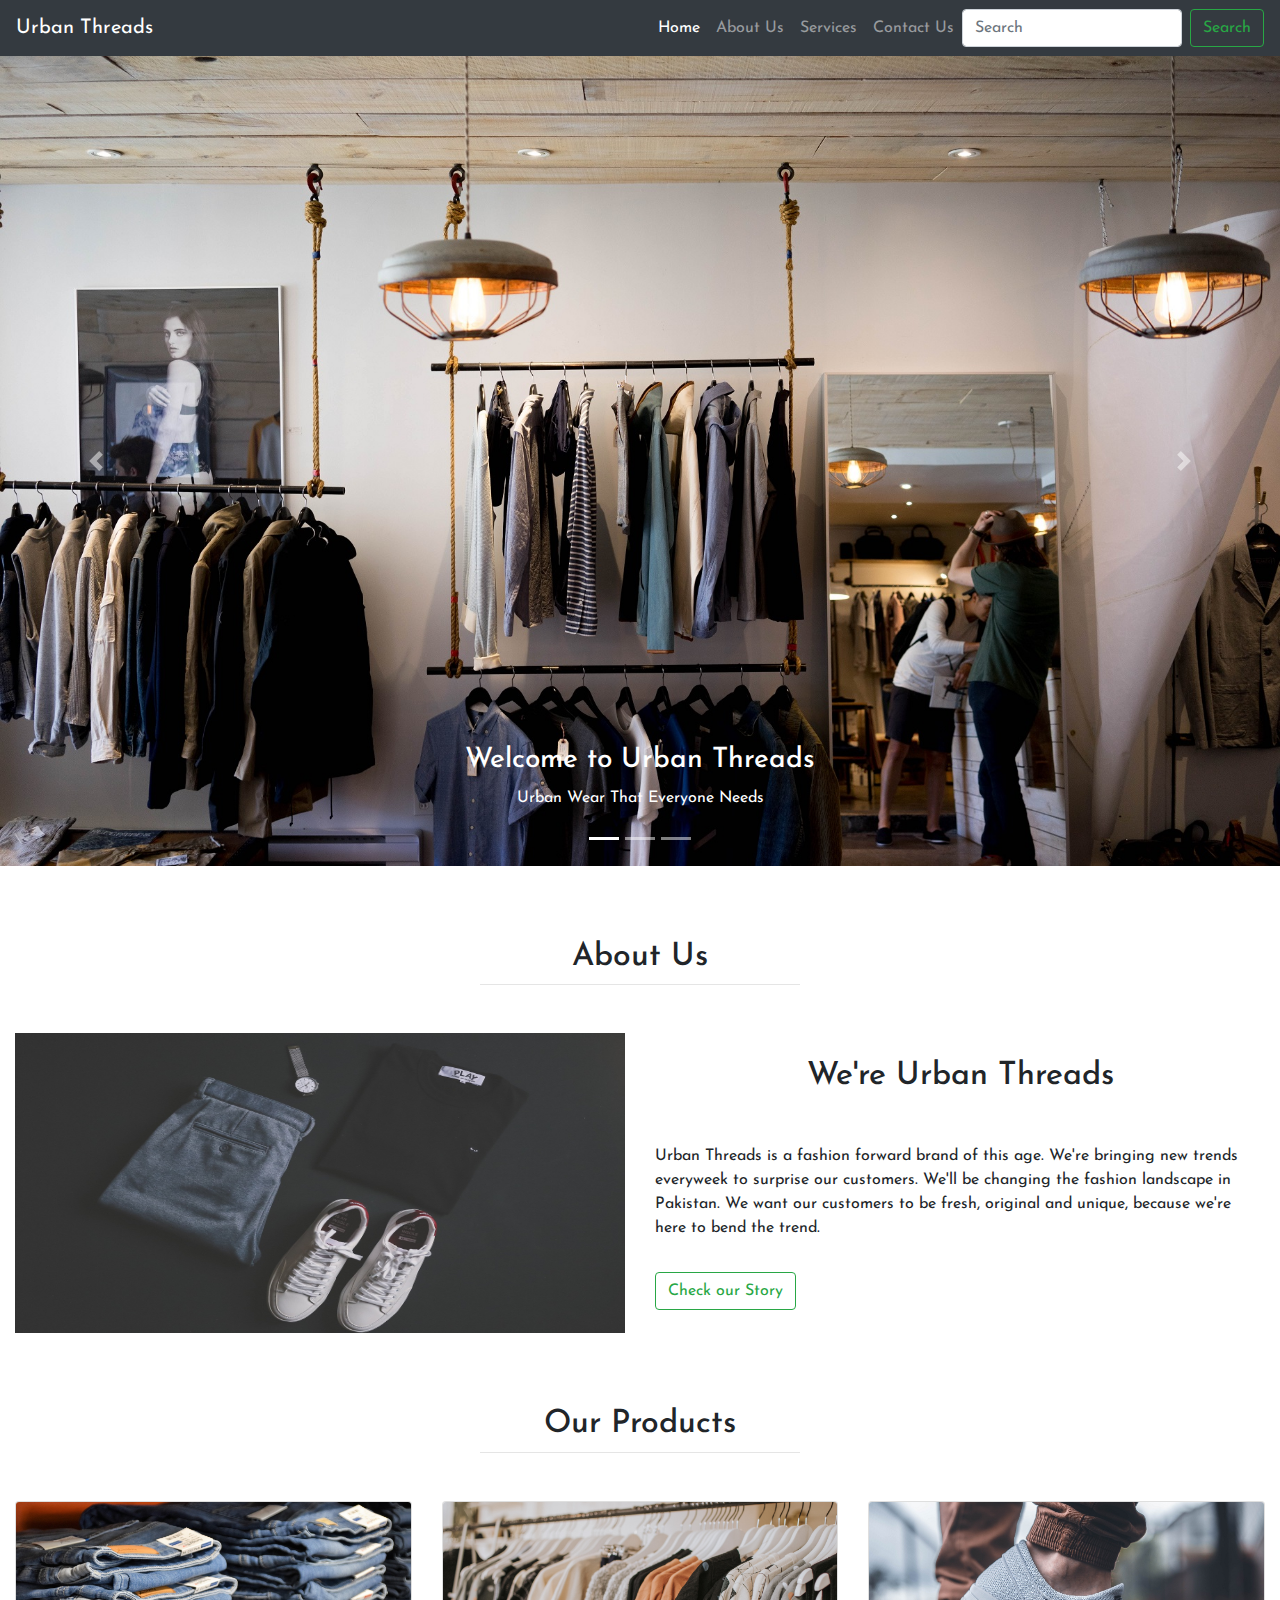
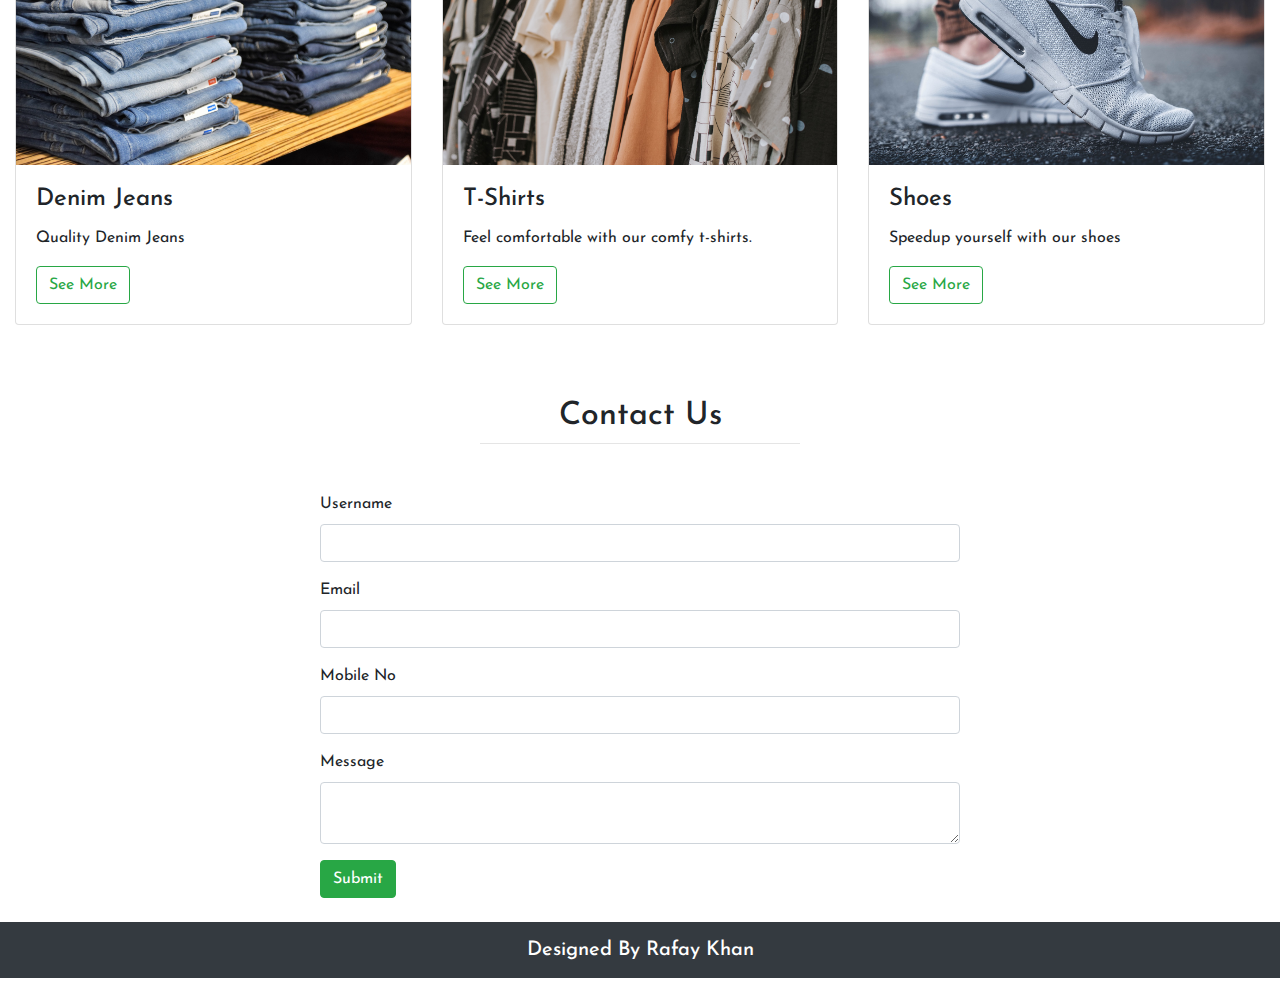
==== index.html @ 112f4774 "demosite" ====
<!DOCTYPE html>
<html>
	<head>
		<title>Urban Threads</title>
		<meta charset="utf-8">
		<meta name="viewport" content="width=device-width, initial-scale=1">
		<link rel="stylesheet" href="https://maxcdn.bootstrapcdn.com/bootstrap/4.4.1/css/bootstrap.min.css">
		<link rel="stylesheet" type="text/css" href="CSS/style.css">
		<link href="https://fonts.googleapis.com/css2?family=Josefin+Sans&display=swap" rel="stylesheet">
	</head>
	<body>
		<script src="https://ajax.googleapis.com/ajax/libs/jquery/3.4.1/jquery.min.js"></script>
		<script src="https://cdnjs.cloudflare.com/ajax/libs/popper.js/1.16.0/umd/popper.min.js"></script>
		<script src="https://maxcdn.bootstrapcdn.com/bootstrap/4.4.1/js/bootstrap.min.js"></script>
		<nav class="navbar navbar-expand-lg navbar-dark bg-dark">
			<a class="navbar-brand" href="#">Urban Threads</a>
			<button class="navbar-toggler" type="button" data-toggle="collapse" data-target="#navbarSupportedContent" aria-controls="navbarSupportedContent" aria-expanded="false" aria-label="Toggle navigation">
			<span class="navbar-toggler-icon"></span>
			</button>
			<div class="collapse navbar-collapse" id="navbarSupportedContent">
				<ul class="navbar-nav ml-auto">
					<li class="nav-item active">
						<a class="nav-link" href="index.html">Home <span class="sr-only">(current)</span></a>
					</li>
					<li class="nav-item">
						<a class="nav-link" href="about.html">About Us</a>
					</li>
					<li class="nav-item">
						<a class="nav-link" href="services.html">Services</a>
					</li>
					<li class="nav-item">
						<a class="nav-link" href="contact.html">Contact Us</a>
					</li>
				</ul>
				<form class="form-inline my-2 my-lg-0">
					<input class="form-control mr-sm-2" type="search" placeholder="Search" aria-label="Search">
					<button class="btn btn-outline-success my-2 my-sm-0" type="submit">Search</button>
				</form>
			</div>
		</nav>
		<div id="demo" class="carousel slide" data-ride="carousel">
			<ul class="carousel-indicators">
				<li data-target="#demo" data-slide-to="0" class="active"></li>
				<li data-target="#demo" data-slide-to="1"></li>
				<li data-target="#demo" data-slide-to="2"></li>
			</ul>
			<div class="carousel-inner">
				<div class="carousel-item active">
					<img src="images/car1.jpg" alt="UT" width="100%" height="500px">
					<div class="carousel-caption">
						<h3>Welcome to Urban Threads</h3>
						<p>Urban Wear That Everyone Needs</p>
					</div>
				</div>
				<div class="carousel-item">
					<img src="images/car2.jpg" alt="UT" width="100%" height="500px">
					<div class="carousel-caption">
						<h3>Wanna Look Aesthetic?</h3>
						<p>Try Our Outfits Now</p>
					</div>
				</div>
				<div class="carousel-item">
					<img src="images/car3.jpg" alt="UT" width="100%" height="500px">
					<div class="carousel-caption">
						<h3>Men & Women Wear</h3>
						<p>50% OFF</p>
					</div>
				</div>
			</div>
			<a class="carousel-control-prev" href="#demo" data-slide="prev">
				<span class="carousel-control-prev-icon"></span>
			</a>
			<a class="carousel-control-next" href="#demo" data-slide="next">
				<span class="carousel-control-next-icon"></span>
			</a>
		</div>
		<section class="my-4">
			<div class="py-5">
				<h2 class="text-center">About Us</h2>
				<hr class="w-25 m-auto">
			</div>
			<div class="container-fluid">
				<div class="row">
					<div class="col-lg-6 col-md-6 col-12">
						<img src="images/sec.jpg" class="img-fluid setimg" >
					</div>
					<div class="col-lg-6 col-md-6 col-12">
						<h2 class="py-4 display-6 text-center">We're Urban Threads</h2>
						<p class="py-3">Urban Threads is a fashion forward brand of this age. We're bringing new trends everyweek to surprise our customers. We'll be changing the fashion landscape in Pakistan. We want our customers to be fresh, original and unique, because we're here to bend the trend.
						</p>
						<a href="about.html" class="btn btn-outline-success">Check our Story</a>
					</div>
				</div>
			</div>
		</section>
		<section class="my-4">
			<div class="py-5">
				<h2 class="text-center">Our Products</h2>
				<hr class="w-25 m-auto">
			</div>
			<div class="container-fluid">
				<div class="row">
					<div class="col-lg-4 col-sm-4 col-12">
						<div class="card" style="width:100%">
							<img class="card-img-top" src="images/jeans.jpg" alt="Card image">
							<div class="card-body">
								<h4 class="card-title">Denim Jeans</h4>
								<p class="card-text">Quality Denim Jeans</p>
								<a href="#" class="btn btn-outline-success">See More</a>
							</div>
						</div>
					</div>
					<div class="col-lg-4 col-sm-4 col-12">
						<div class="card" style="width:100%">
							<img class="card-img-top" src="images/tshirts.jpg" alt="Card image">
							<div class="card-body">
								<h4 class="card-title">T-Shirts</h4>
								<p class="card-text">Feel comfortable with our comfy t-shirts.</p>
								<a href="#" class="btn btn-outline-success">See More</a>
							</div>
						</div>
					</div>
					<div class="col-lg-4 col-sm-4 col-12">
						<div class="card" style="width:100%">
							<img class="card-img-top" src="images/shoes.jpg" alt="Card image">
							<div class="card-body">
								<h4 class="card-title">Shoes</h4>
								<p class="card-text">Speedup yourself with our shoes</p>
								<a href="#" class="btn btn-outline-success">See More</a>
							</div>
						</div>
					</div>
					
				</div>
			</div>
		</section>
<section class="my-4">
	<div class="py-5">
		<h2 class="text-center">Contact Us</h2>
		<hr class="w-25 m-auto">
	</div>
	<div class="w-50 m-auto">
		<form method="get" action="index.html">
			<div class="form-group">
			<label>Username</label>
			<input type="text" name="Username" class="form-control" autocomplete="OFF" required />
		</div>
		<div class="form-group">
			<label>Email</label>
			<input type="text" name="Email" class="form-control" autocomplete="OFF" required />
		</div>
		<div class="form-group">
			<label>Mobile No</label>
			<input type="text" name="Mobile" class="form-control" autocomplete="OFF" required />
			</div>
			<div class="form-group">
			<label>Message</label>
			<textarea class="form-control"></textarea>
			</div>
			<button type="Submit" class="btn btn-success">Submit</button>
			</div>
		</form>
	</div>
</section>

<footer>
	<h5 class="p-3 bg-dark text-white text-center">Designed By Rafay Khan</h5>
</footer>

	</body>
</html>
---- CSS/style.css ----
*{ margin: 0; padding: 0; box-sizing: border-box; 
font-family: 'Josefin Sans', sans-serif;
}

*.carousel-inner img {
    width: 100%;
    height: 90vh;
  }

 *.setimg{
  	width: 100%;
  	height:300px;
  }
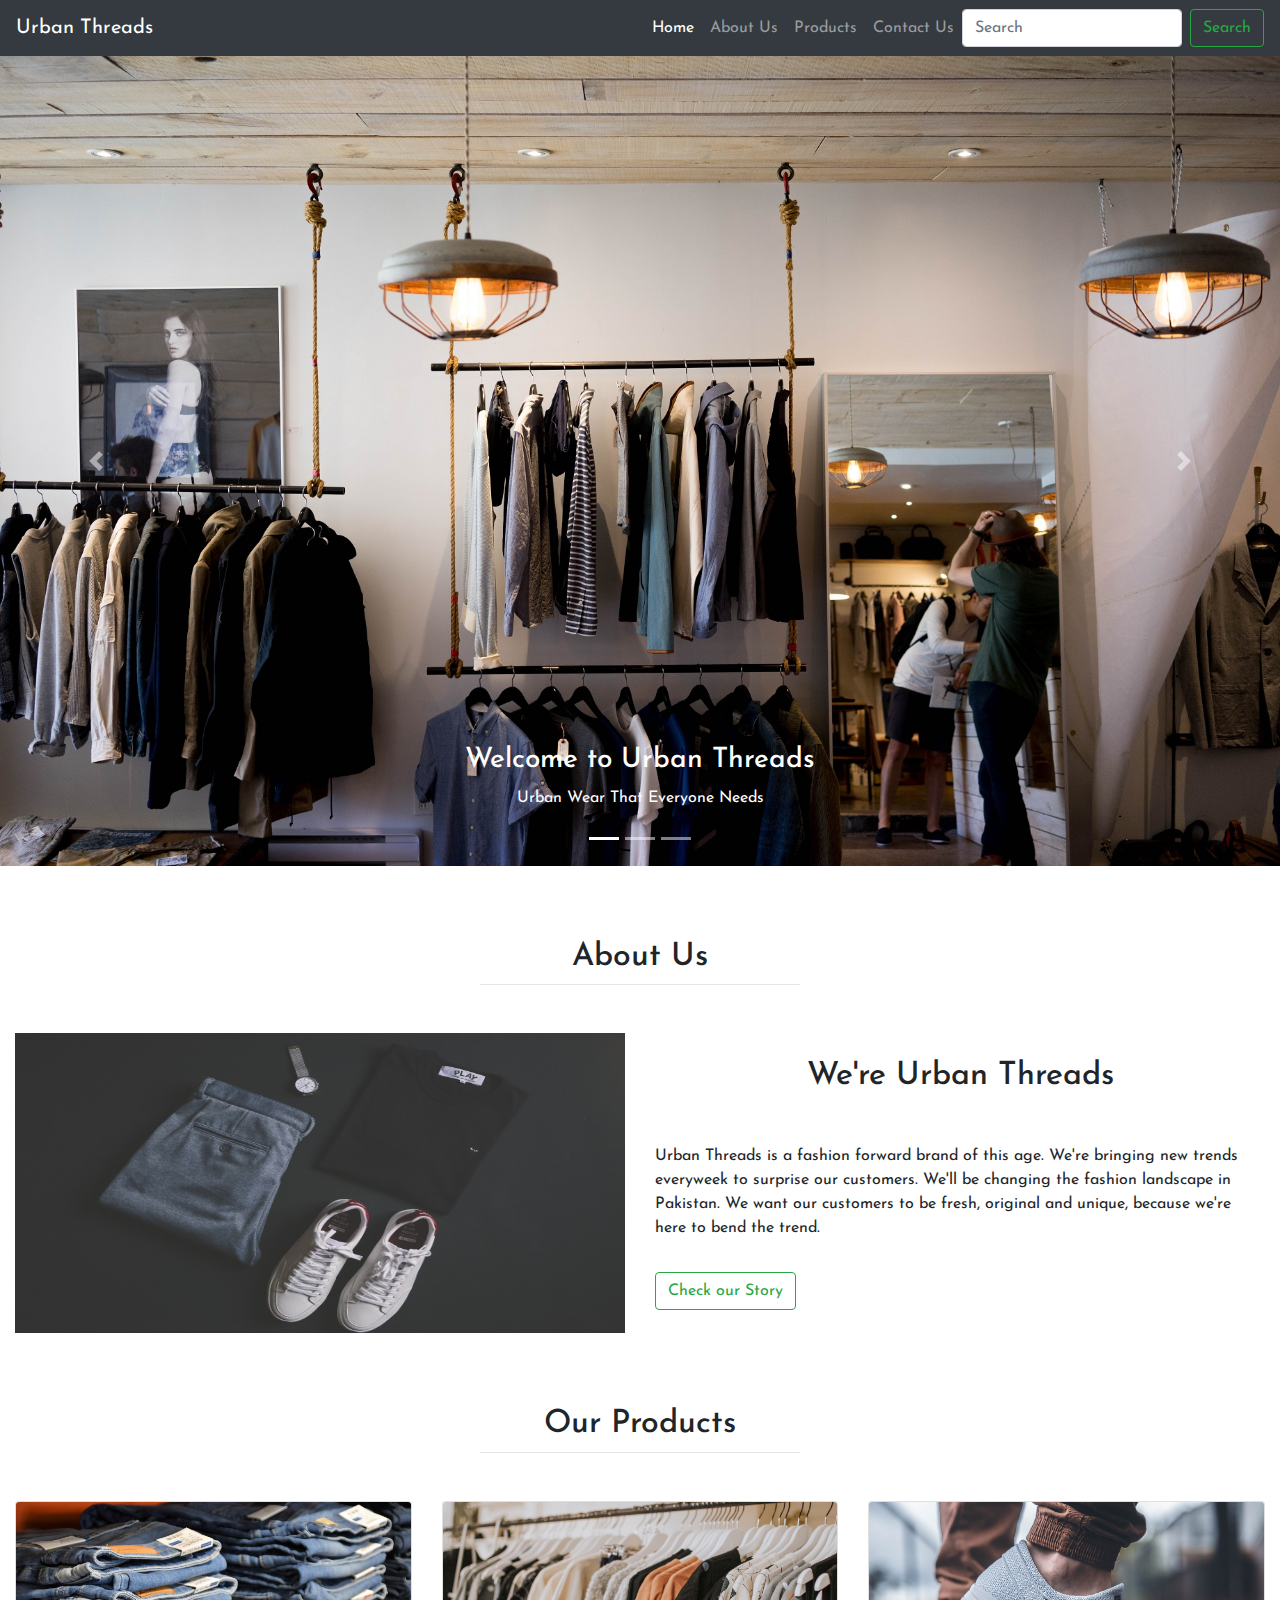
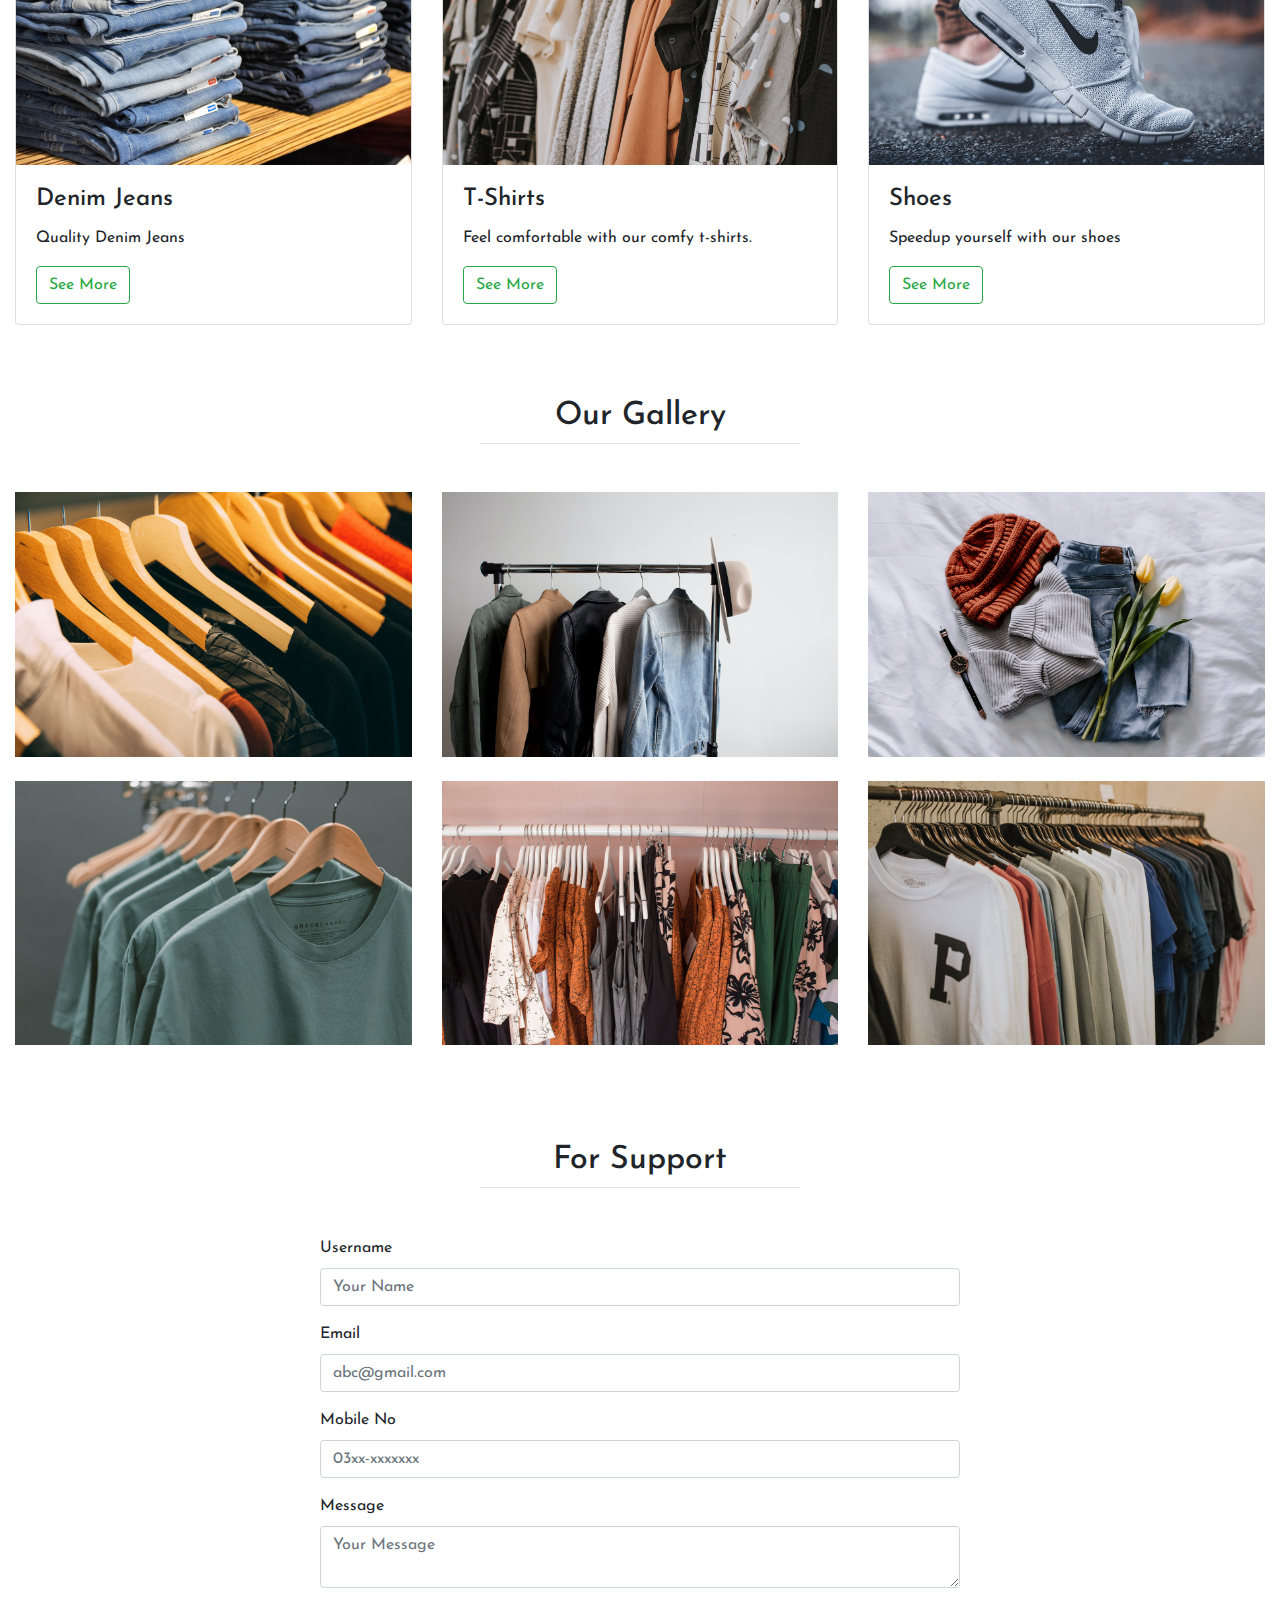
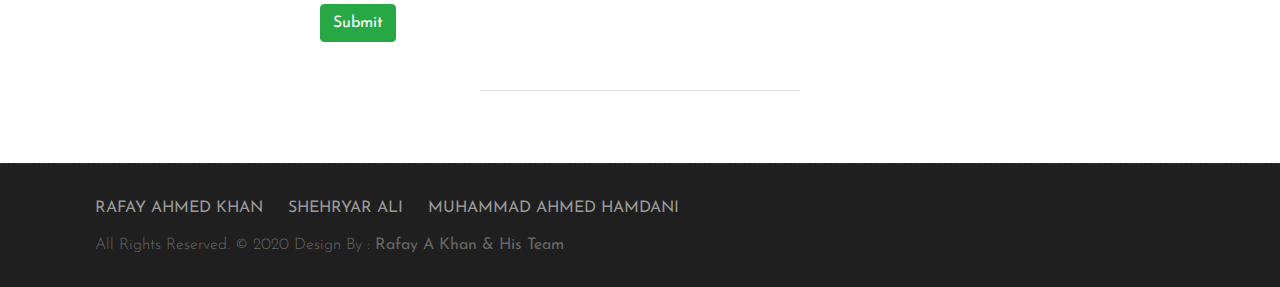
==== commit 46db7f77: "update" ====
--- a/index.html
+++ b/index.html
@@ -9,9 +9,19 @@
 		<link href="https://fonts.googleapis.com/css2?family=Josefin+Sans&display=swap" rel="stylesheet">
 	</head>
 	<body>
-		<script src="https://ajax.googleapis.com/ajax/libs/jquery/3.4.1/jquery.min.js"></script>
-		<script src="https://cdnjs.cloudflare.com/ajax/libs/popper.js/1.16.0/umd/popper.min.js"></script>
-		<script src="https://maxcdn.bootstrapcdn.com/bootstrap/4.4.1/js/bootstrap.min.js"></script>
+         <script src="https://ajax.googleapis.com/ajax/libs/jquery/3.4.1/jquery.min.js"></script>
+         <script src="https://cdnjs.cloudflare.com/ajax/libs/popper.js/1.16.0/umd/popper.min.js"></script>
+         <script src="https://maxcdn.bootstrapcdn.com/bootstrap/4.4.1/js/bootstrap.min.js"></script>
+
+
+		    <div id="preloader">
+        <div id="main-ld">
+			<div id="loader"></div>  
+		</div>
+    </div>
+
+
+
 		<nav class="navbar navbar-expand-lg navbar-dark bg-dark">
 			<a class="navbar-brand" href="#">Urban Threads</a>
 			<button class="navbar-toggler" type="button" data-toggle="collapse" data-target="#navbarSupportedContent" aria-controls="navbarSupportedContent" aria-expanded="false" aria-label="Toggle navigation">
@@ -26,7 +36,7 @@
 						<a class="nav-link" href="about.html">About Us</a>
 					</li>
 					<li class="nav-item">
-						<a class="nav-link" href="services.html">Services</a>
+						<a class="nav-link" href="services.html">Products</a>
 					</li>
 					<li class="nav-item">
 						<a class="nav-link" href="contact.html">Contact Us</a>
@@ -81,10 +91,10 @@
 			</div>
 			<div class="container-fluid">
 				<div class="row">
-					<div class="col-lg-6 col-md-6 col-12">
+					<div class="col-lg-6 col-md-6 col-12 about--part1">
 						<img src="images/sec.jpg" class="img-fluid setimg" >
 					</div>
-					<div class="col-lg-6 col-md-6 col-12">
+					<div class="col-lg-6 col-md-6 col-12 about--part2">
 						<h2 class="py-4 display-6 text-center">We're Urban Threads</h2>
 						<p class="py-3">Urban Threads is a fashion forward brand of this age. We're bringing new trends everyweek to surprise our customers. We'll be changing the fashion landscape in Pakistan. We want our customers to be fresh, original and unique, because we're here to bend the trend.
 						</p>
@@ -106,7 +116,7 @@
 							<div class="card-body">
 								<h4 class="card-title">Denim Jeans</h4>
 								<p class="card-text">Quality Denim Jeans</p>
-								<a href="#" class="btn btn-outline-success">See More</a>
+								<a href="services.html" class="btn btn-outline-success">See More</a>
 							</div>
 						</div>
 					</div>
@@ -116,7 +126,7 @@
 							<div class="card-body">
 								<h4 class="card-title">T-Shirts</h4>
 								<p class="card-text">Feel comfortable with our comfy t-shirts.</p>
-								<a href="#" class="btn btn-outline-success">See More</a>
+								<a href="services.html" class="btn btn-outline-success">See More</a>
 							</div>
 						</div>
 					</div>
@@ -126,7 +136,7 @@
 							<div class="card-body">
 								<h4 class="card-title">Shoes</h4>
 								<p class="card-text">Speedup yourself with our shoes</p>
-								<a href="#" class="btn btn-outline-success">See More</a>
+								<a href="services.html" class="btn btn-outline-success">See More</a>
 							</div>
 						</div>
 					</div>
@@ -134,37 +144,87 @@
 				</div>
 			</div>
 		</section>
+		<section class="my-4">
+			<div class="py-5">
+				<h2 class="text-center">Our Gallery</h2>
+				<hr class="w-25 m-auto">
+			</div>
+<div class="container-fluid">
+	<div class="row">
+		<div class="col-lg-4 col-md-4 col-12">
+			<img src="images/gal.jpg" class="img-fluid pb-4">
+		</div>
+		<div class="col-lg-4 col-md-4 col-12">
+			<img src="images/gal2.jpg" class="img-fluid pb-4">
+		</div>
+		<div class="col-lg-4 col-md-4 col-12">
+			<img src="images/gal3.jpg" class="img-fluid pb-4">
+		</div>
+		<div class="col-lg-4 col-md-4 col-12">
+			<img src="images/gal4.jpg" class="img-fluid pb-4">
+		</div>
+		<div class="col-lg-4 col-md-4 col-12">
+			<img src="images/gal5.jpg" class="img-fluid pb-4">
+		</div>
+		<div class="col-lg-4 col-md-4 col-12">
+			<img src="images/gal6.jpg" class="img-fluid pb-4">
+		</div>
+	</div>
+</div>
+		</section>
+
 <section class="my-4">
 	<div class="py-5">
-		<h2 class="text-center">Contact Us</h2>
+		<h2 class="text-center">For Support</h2>
 		<hr class="w-25 m-auto">
 	</div>
 	<div class="w-50 m-auto">
 		<form method="get" action="index.html">
 			<div class="form-group">
 			<label>Username</label>
-			<input type="text" name="Username" class="form-control" autocomplete="OFF" required />
+			<input type="text" name="Username" class="form-control" placeholder="Your Name" autocomplete="OFF" required />
 		</div>
 		<div class="form-group">
 			<label>Email</label>
-			<input type="text" name="Email" class="form-control" autocomplete="OFF" required />
+			<input type="text" name="Email" class="form-control" placeholder="abc@gmail.com" autocomplete="OFF" required />
 		</div>
 		<div class="form-group">
 			<label>Mobile No</label>
-			<input type="text" name="Mobile" class="form-control" autocomplete="OFF" required />
+			<input type="text" name="Mobile" class="form-control" placeholder="03xx-xxxxxxx" autocomplete="OFF" required />
 			</div>
 			<div class="form-group">
 			<label>Message</label>
-			<textarea class="form-control"></textarea>
+			<textarea class="form-control" placeholder="Your Message"></textarea>
 			</div>
 			<button type="Submit" class="btn btn-success">Submit</button>
 			</div>
 		</form>
 	</div>
+	<div class="py-5">
+		
+		<hr class="w-25 m-auto">
+	</div>
+
 </section>
 
+
 <footer>
-	<h5 class="p-3 bg-dark text-white text-center">Designed By Rafay Khan</h5>
+	<div class="copyrights">
+        <div class="container">
+            <div class="footer-distributed">
+                <div class="footer-left">
+                    <p class="footer-links">
+                        <a href="#">Rafay Ahmed Khan</a>
+                        <a href="#">Shehryar Ali</a>
+                        <a href="#">Muhammad Ahmed Hamdani</a>
+                    </p>
+                    <p class="footer-company-name">All Rights Reserved. &copy; 2020    Design By : <b>Rafay A Khan & His Team</b>
+					</p>
+                </div>
+            </div>
+        </div>
+    </div>
+
 </footer>
 
 	</body>
--- a/CSS/style.css
+++ b/CSS/style.css
@@ -1,6 +1,7 @@
 *{ margin: 0; padding: 0; box-sizing: border-box; 
 font-family: 'Josefin Sans', sans-serif;
 }
+
 
 *.carousel-inner img {
     width: 100%;
@@ -12,4 +13,187 @@
   	height:300px;
   }
 
+  .jumbotron{
+  	width: 100%;
+  	height: 200px;
+  }
 
+.footer {
+    padding: 90px 0 80px !important;
+    color: #999;
+    background-color: #1f1f1f;
+}
+
+.footer .widget-title {
+    position: relative;
+    display: block;
+    margin-bottom: 30px;
+}
+
+.footer .widget-title small {
+    color: #999;
+    display: block;
+    padding: 0 58px;
+    text-transform: uppercase;
+}
+
+.footer .widget-title h3 {
+    color: #fff;
+    font-weight: 300;
+    font-size: 21px;
+    padding: 0;
+    margin: 0;
+    line-height: 1 !important;
+}
+
+.footer-links {
+    list-style: none;
+    padding: 0;
+}
+
+.footer-links a {
+    color: #999;
+}
+
+.footer-links a:hover,
+.footer a:hover {
+    color: #333333 !important;
+}
+
+.footer-links li {
+    margin-bottom: 10px;
+    display: block;
+    width: 100%;
+    border-bottom: 1px dashed rgba(255, 255, 255, 0.1);
+    padding-bottom: 10px;
+}
+
+.twitter-widget li {
+    margin-bottom: 0;
+    border: 0 !important;
+}
+
+.twitter-widget li i {
+    border-right: 0 !important;
+    margin-right: 0;
+}
+
+.footer-links li:last-child {
+    margin-bottom: 0;
+    padding-bottom: 0;
+    border: 0;
+}
+
+.footer-links i {
+    display: inline-block;
+    width: 25px;
+    margin-right: 10px;
+    border-right: 1px dashed rgba(255, 255, 255, 0.1);
+}
+
+.copyrights {
+    border-top: 1px dashed rgba(255, 255, 255, 0.1);
+    background-color: #1f1f1f;
+    box-sizing: border-box;
+    width: 100%;
+    text-align: left;
+    padding: 30px 0px;
+    overflow: hidden;
+}
+
+
+/* Footer left */
+
+.footer-distributed .footer-left {
+    float: left;
+}
+
+.footer-distributed .footer-links {
+    margin: 0 0 10px;
+    text-transform: uppercase;
+    padding: 0;
+}
+
+.footer-distributed .footer-links a {
+    display: inline-block;
+    line-height: 1.8;
+    margin: 0 10px 0 10px;
+    text-decoration: none;
+}
+
+.footer-distributed .footer-company-name {
+    font-weight: 300;
+    margin: 0 10px;
+    color: #666;
+    padding: 0;
+}
+
+
+/* Footer right */
+
+.footer-distributed .footer-right {
+    float: right;
+}
+
+
+/* The search form */
+
+.footer-distributed form {
+    position: relative;
+}
+
+.footer-distributed form input {
+    display: block;
+    border-radius: 3px;
+    box-sizing: border-box;
+    background-color: #181818;
+    border: none;
+    font: inherit;
+    font-size: 15px;
+    font-weight: normal;
+    color: #999;
+    width: 400px;
+    padding: 18px 50px 18px 18px;
+}
+
+.footer-distributed form input:focus {
+    outline: none;
+}
+
+
+/* Changing the placeholder color */
+
+.footer-distributed form input::-webkit-input-placeholder {
+    color: #999;
+}
+
+.footer-distributed form input::-moz-placeholder {
+    opacity: 1;
+    color: #999;
+}
+
+.footer-distributed form input:-ms-input-placeholder {
+    color: #999;
+}
+
+
+/* The magnify glass icon */
+
+.footer-distributed form i {
+    width: 18px;
+    height: 18px;
+    position: absolute;
+    top: 16px;
+    right: 18px;
+    color: #999;
+    font-size: 18px;
+    margin-top: 6px;
+}
+
+.footer-distributed .footer-company-name a{
+	color: #ffffff;
+}
+
+.footer-distributed .footer-company-name a:hover{
+	color: #cccccc;
+}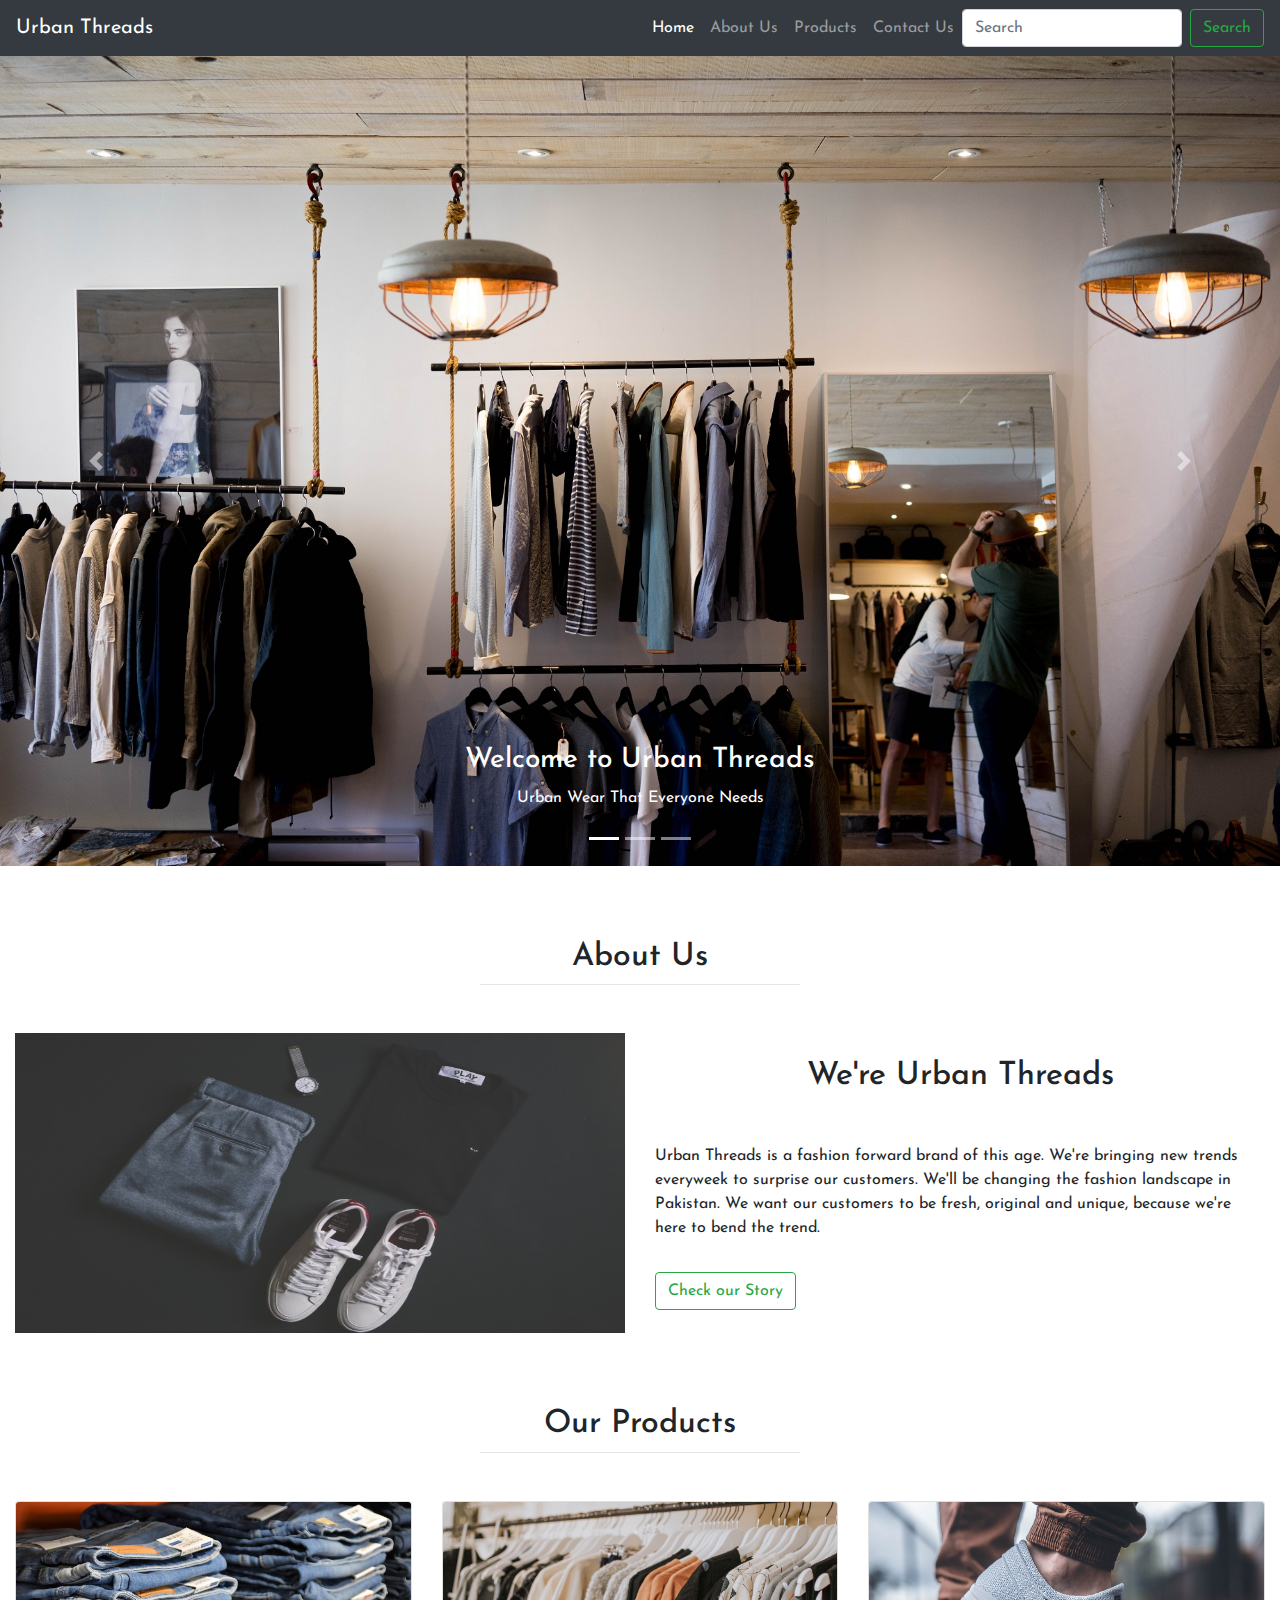
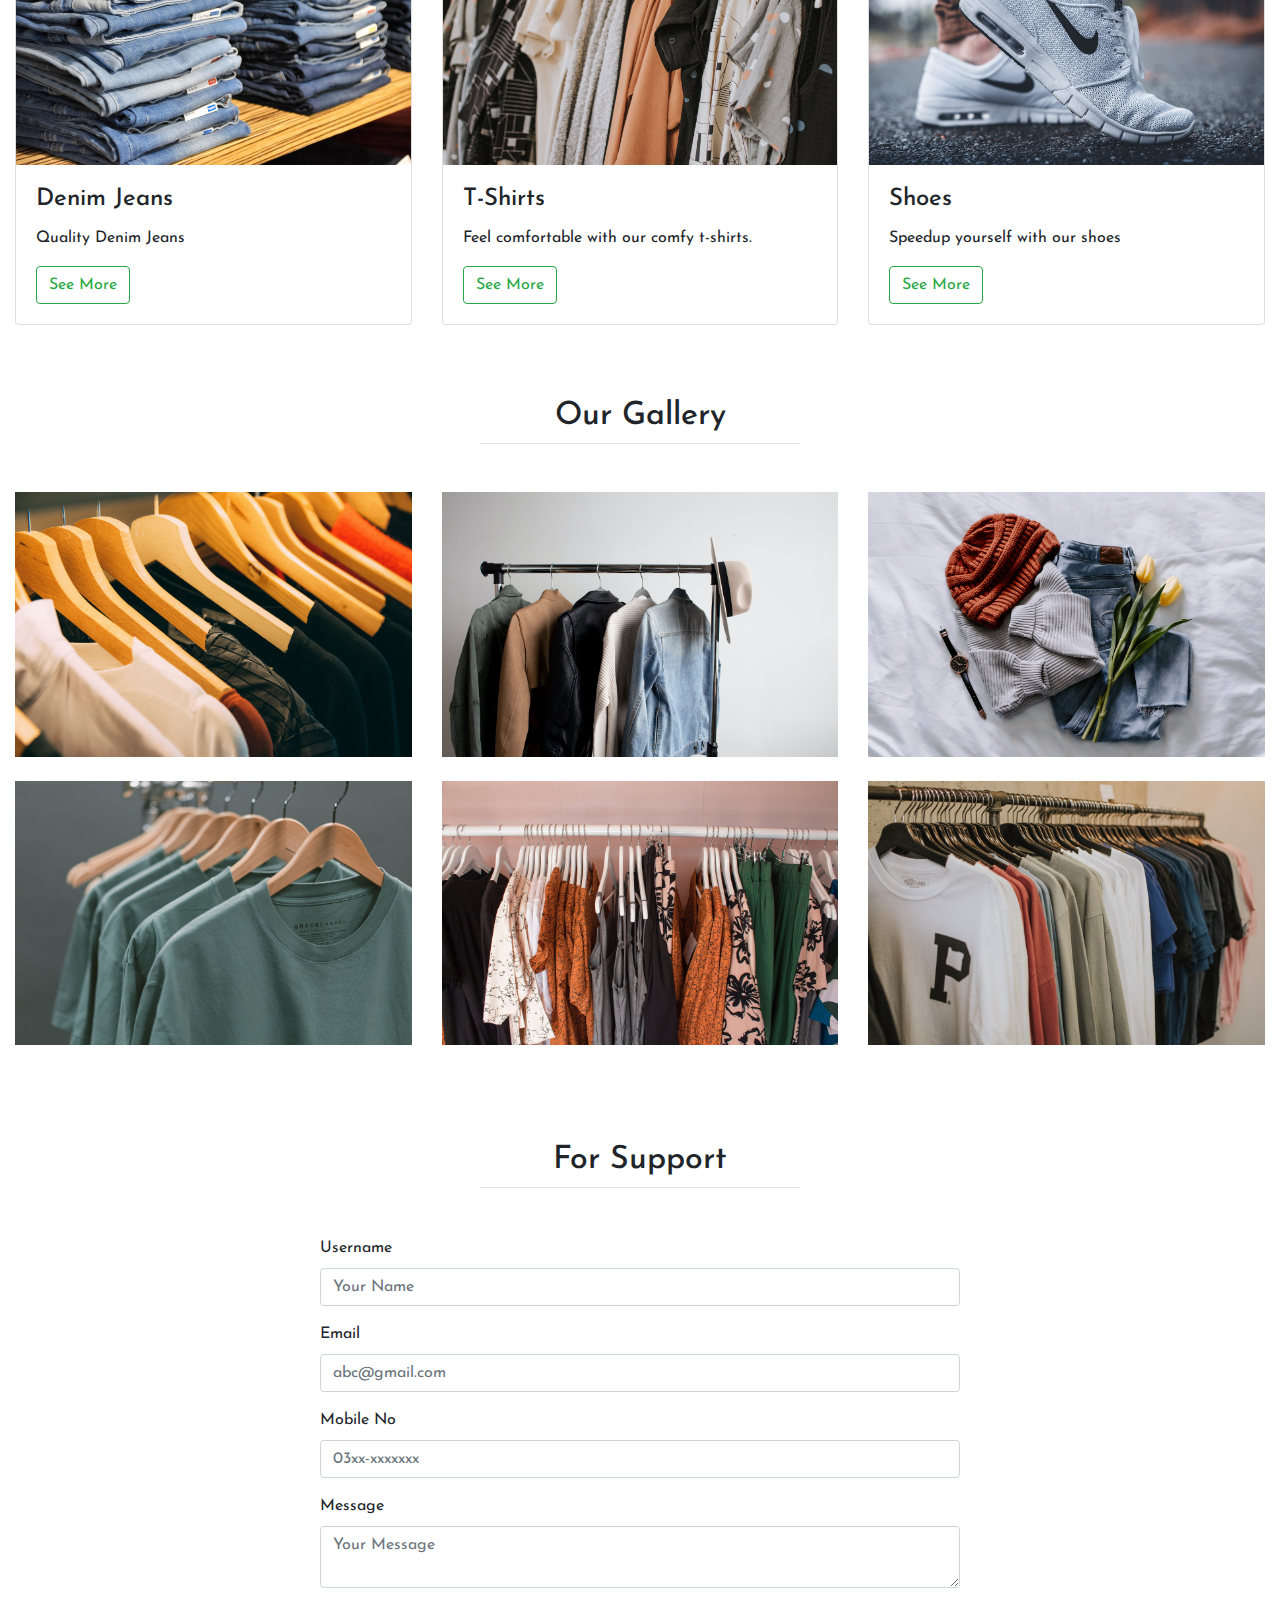
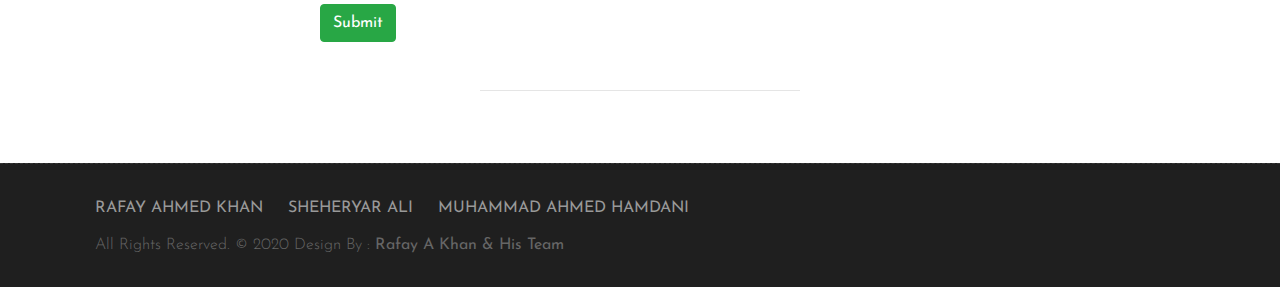
==== commit 74da5302: "updated" ====
--- a/index.html
+++ b/index.html
@@ -215,7 +215,7 @@
                 <div class="footer-left">
                     <p class="footer-links">
                         <a href="#">Rafay Ahmed Khan</a>
-                        <a href="#">Shehryar Ali</a>
+                        <a href="#">Sheheryar Ali</a>
                         <a href="#">Muhammad Ahmed Hamdani</a>
                     </p>
                     <p class="footer-company-name">All Rights Reserved. &copy; 2020    Design By : <b>Rafay A Khan & His Team</b>
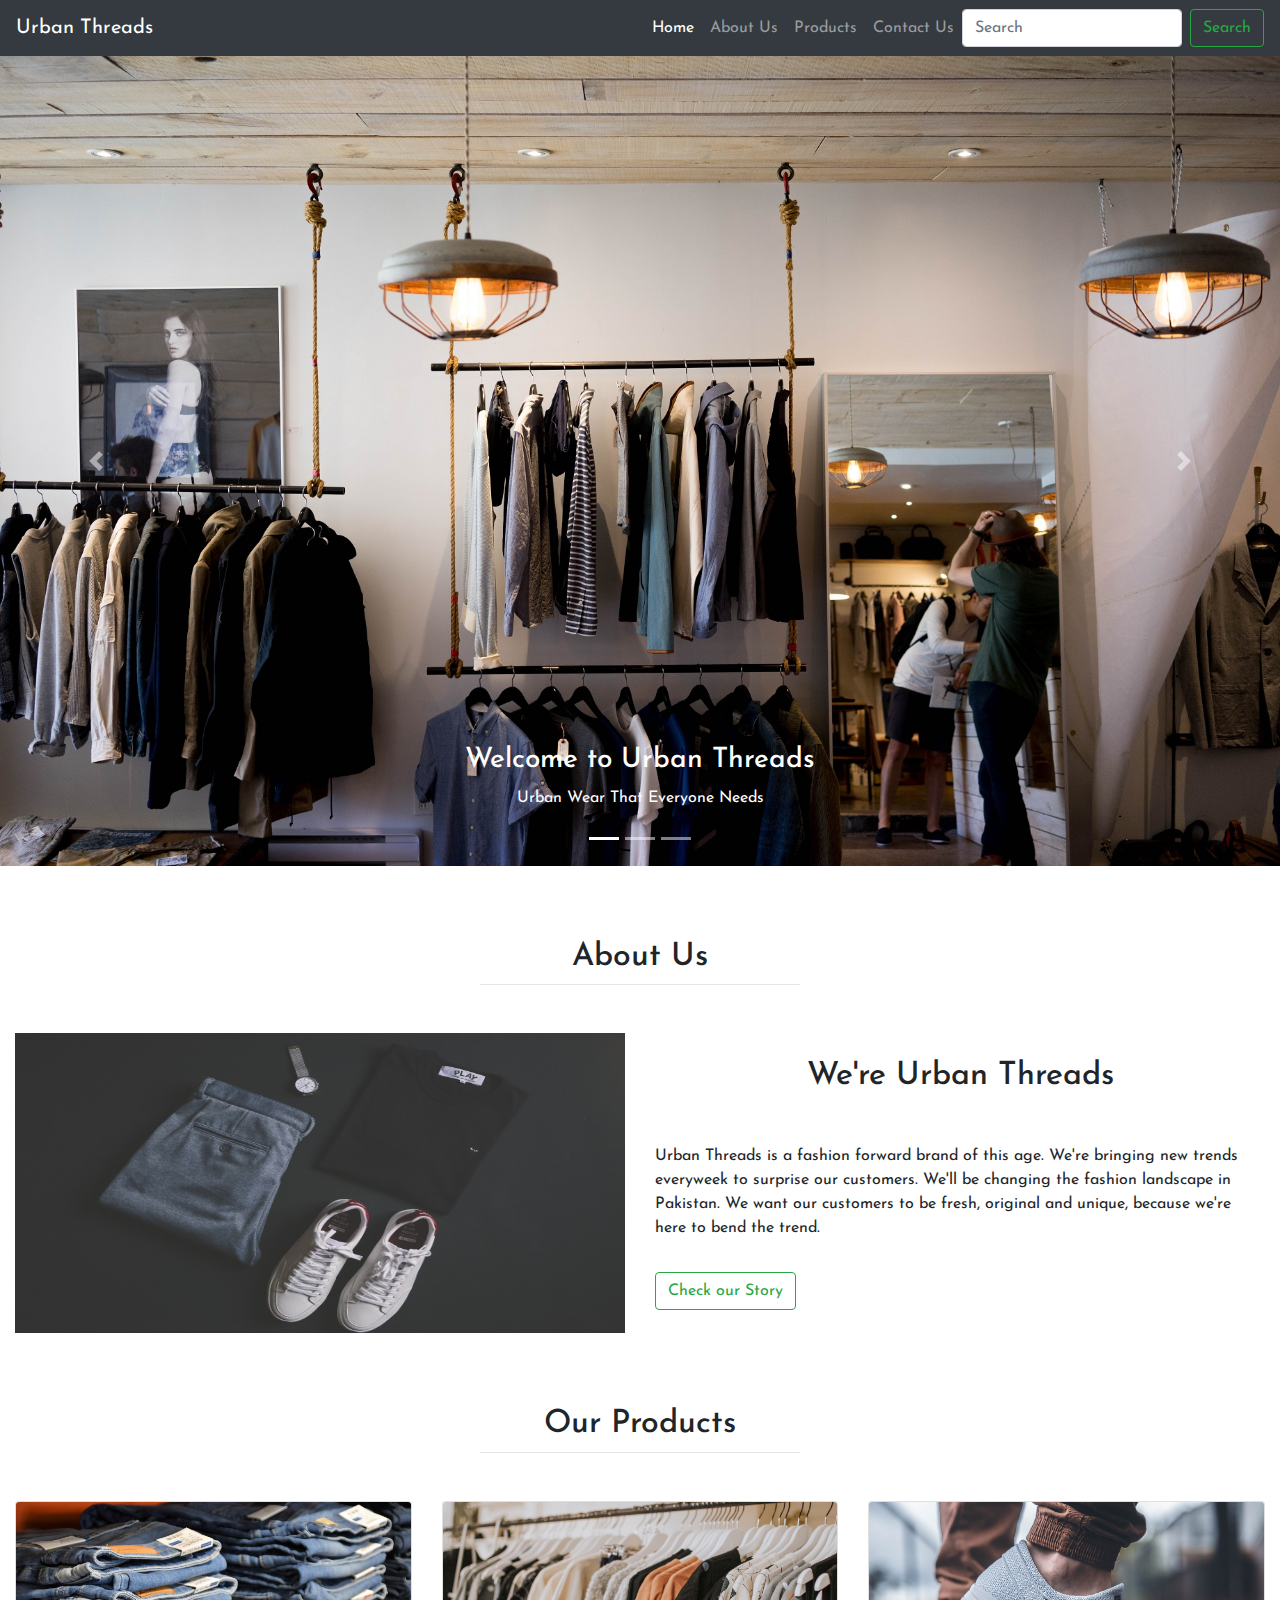
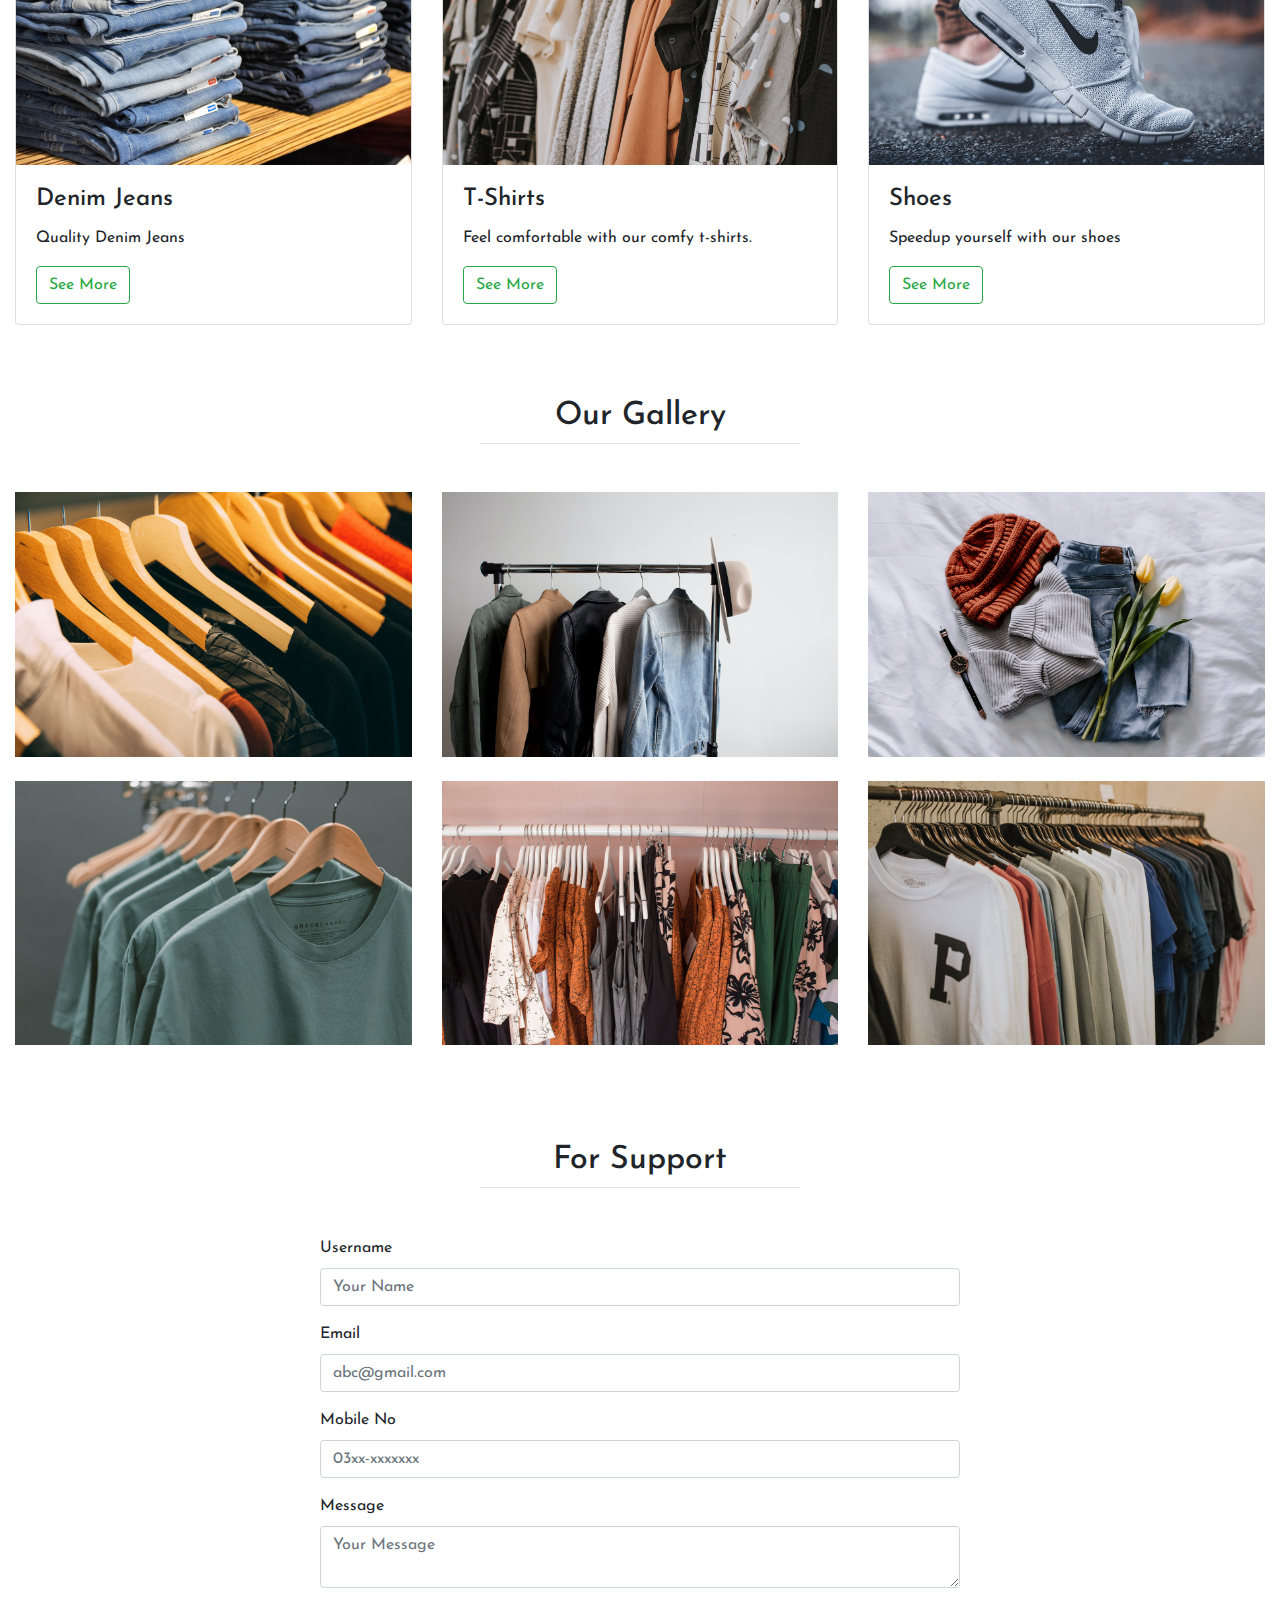
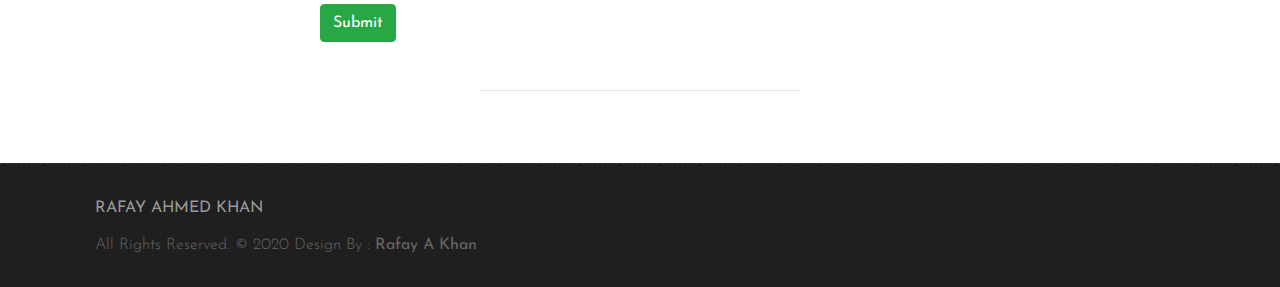
==== commit 694eaf39: "updation" ====
--- a/index.html
+++ b/index.html
@@ -9,18 +9,6 @@
 		<link href="https://fonts.googleapis.com/css2?family=Josefin+Sans&display=swap" rel="stylesheet">
 	</head>
 	<body>
-         <script src="https://ajax.googleapis.com/ajax/libs/jquery/3.4.1/jquery.min.js"></script>
-         <script src="https://cdnjs.cloudflare.com/ajax/libs/popper.js/1.16.0/umd/popper.min.js"></script>
-         <script src="https://maxcdn.bootstrapcdn.com/bootstrap/4.4.1/js/bootstrap.min.js"></script>
-
-
-		    <div id="preloader">
-        <div id="main-ld">
-			<div id="loader"></div>  
-		</div>
-    </div>
-
-
 
 		<nav class="navbar navbar-expand-lg navbar-dark bg-dark">
 			<a class="navbar-brand" href="#">Urban Threads</a>
@@ -30,13 +18,13 @@
 			<div class="collapse navbar-collapse" id="navbarSupportedContent">
 				<ul class="navbar-nav ml-auto">
 					<li class="nav-item active">
-						<a class="nav-link" href="index.html">Home <span class="sr-only">(current)</span></a>
+						<a class="nav-link js-scroll-trigger active" href="index.html">Home <span class="sr-only">(current)</span></a>
 					</li>
 					<li class="nav-item">
-						<a class="nav-link" href="about.html">About Us</a>
+						<a class="nav-link js-scroll-trigger" href="about.html">About Us</a>
 					</li>
 					<li class="nav-item">
-						<a class="nav-link" href="services.html">Products</a>
+						<a class="nav-link js-scroll-trigger" href="services.html">Products</a>
 					</li>
 					<li class="nav-item">
 						<a class="nav-link" href="contact.html">Contact Us</a>
@@ -214,11 +202,9 @@
             <div class="footer-distributed">
                 <div class="footer-left">
                     <p class="footer-links">
-                        <a href="#">Rafay Ahmed Khan</a>
-                        <a href="#">Sheheryar Ali</a>
-                        <a href="#">Muhammad Ahmed Hamdani</a>
+                        <a href="https://rafaykhan445.github.io/Rafay-Portfolio.github.io/" target="_blank">Rafay Ahmed Khan</a>
                     </p>
-                    <p class="footer-company-name">All Rights Reserved. &copy; 2020    Design By : <b>Rafay A Khan & His Team</b>
+                    <p class="footer-company-name">All Rights Reserved. &copy; 2020    Design By : <b>Rafay A Khan</b>
 					</p>
                 </div>
             </div>
@@ -226,6 +212,9 @@
     </div>
 
 </footer>
+         <script src="https://ajax.googleapis.com/ajax/libs/jquery/3.4.1/jquery.min.js"></script>
+         <script src="https://cdnjs.cloudflare.com/ajax/libs/popper.js/1.16.0/umd/popper.min.js"></script>
+         <script src="https://maxcdn.bootstrapcdn.com/bootstrap/4.4.1/js/bootstrap.min.js"></script>
 
 	</body>
 </html>--- a/CSS/style.css
+++ b/CSS/style.css
@@ -1,3 +1,4 @@
+
 *{ margin: 0; padding: 0; box-sizing: border-box; 
 font-family: 'Josefin Sans', sans-serif;
 }
@@ -13,10 +14,13 @@
   	height:300px;
   }
 
-  .jumbotron{
-  	width: 100%;
-  	height: 200px;
-  }
+.jumbotron{
+    width: 100%;
+    height: 200px;
+    background-image:  url("../images/jumb.jpg");
+    color: white;
+    background-size: cover;
+}
 
 .footer {
     padding: 90px 0 80px !important;
